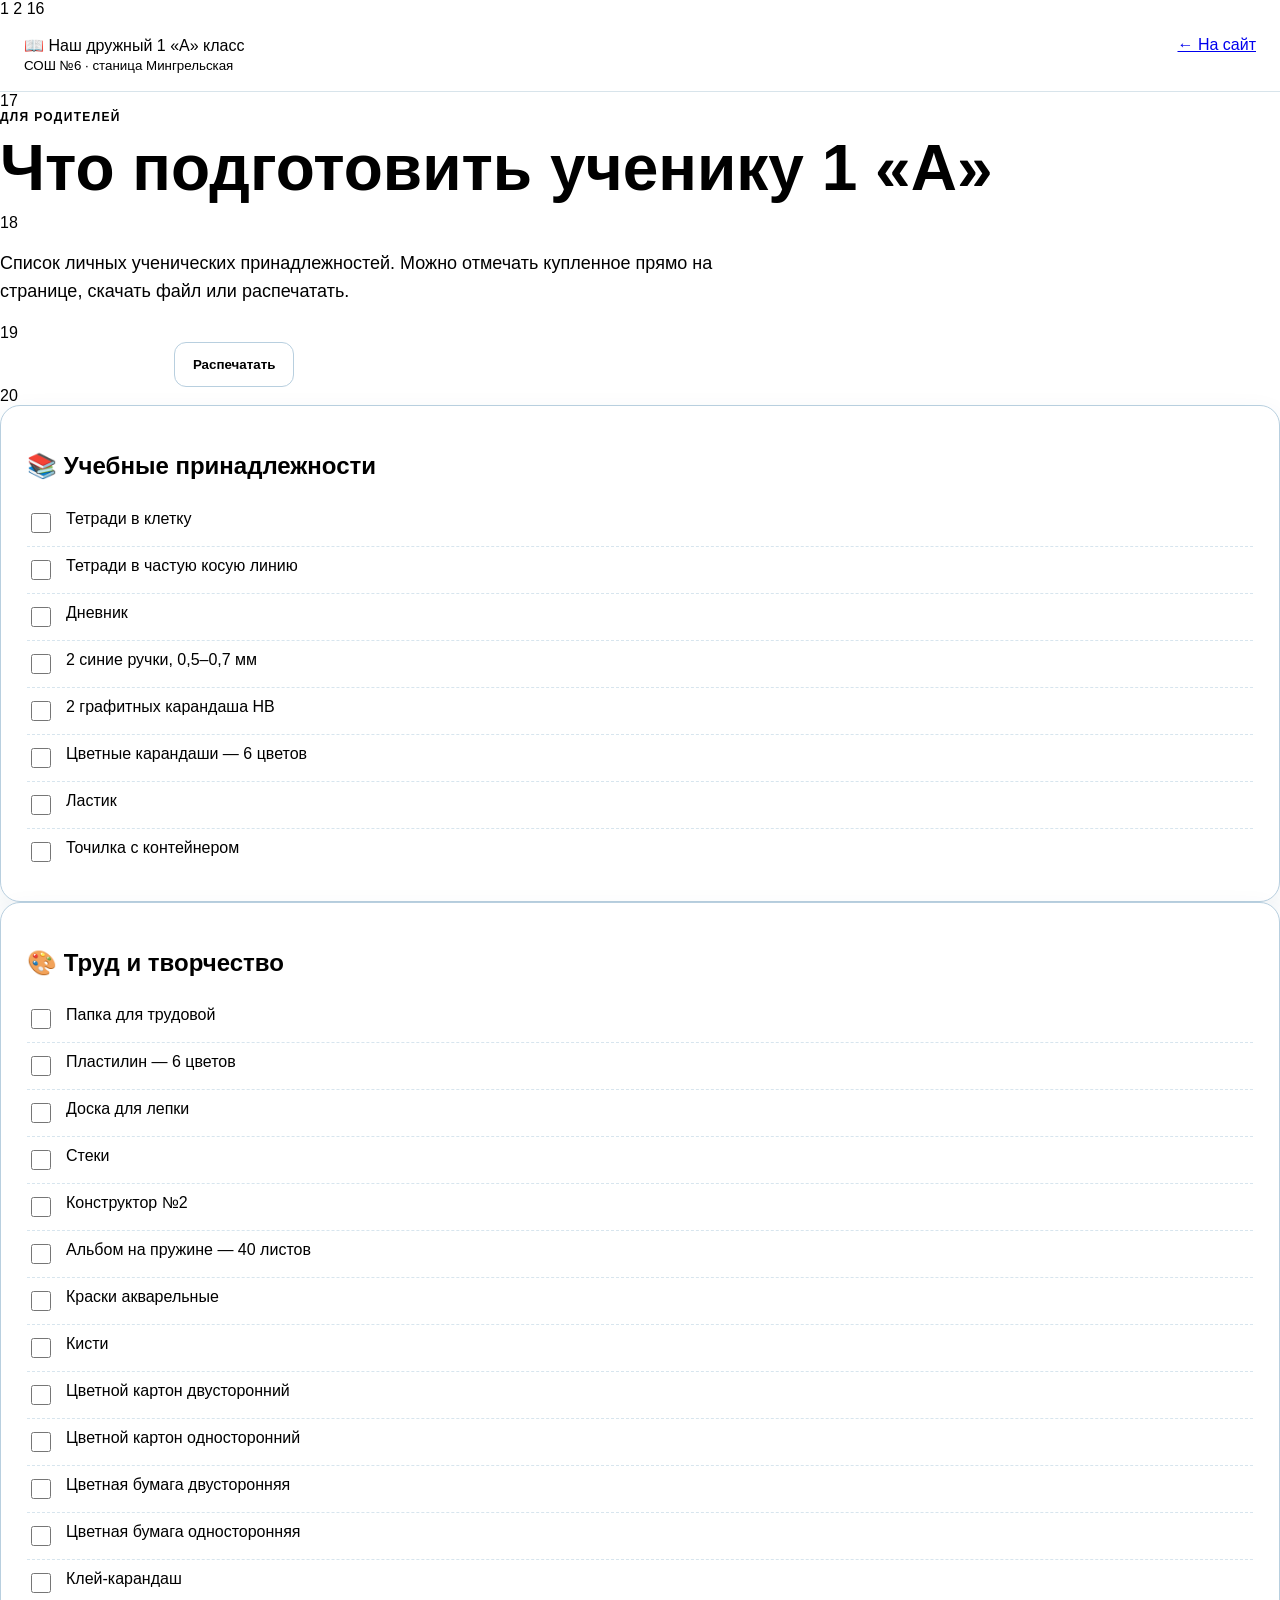
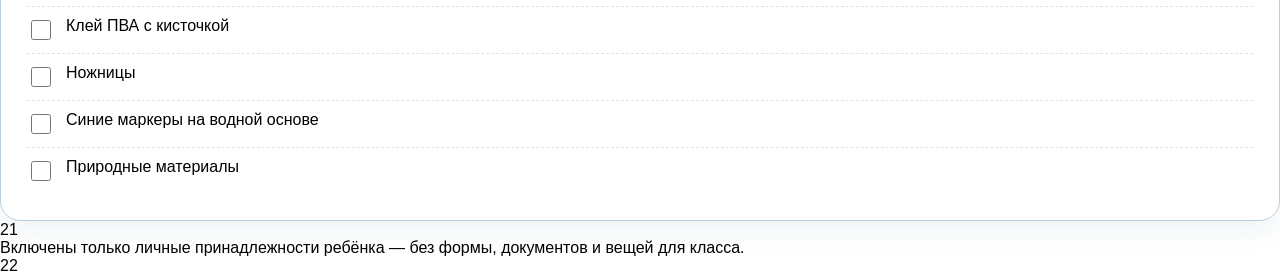
==== materials/spisok-prinadlezhnostey-1a.html @ 7f686b09 "Rename spisok-prinadlezhnostey-1a to spisok-prinadlezhnostey-1a.html" ====
1	<!doctype html><html lang="ru"><head><meta charset="utf-8"><meta name="viewport" content="width=device-width,initial-scale=1"> 
2	<title>Список принадлежностей — 1 «А»</title><style> 
3	:root{--paper:#fbf7ef;--ink:#173f6b;--text:#263846;--muted:#687782;--green:#4f8a68;--coral:#ee7663} 
4	*{box-sizing:border-box}body{margin:0;background:var(--paper);color:var(--text);font-family:"Segoe UI",Arial,sans-serif} 
5	a{text-decoration:none;color:inherit}.header{padding:18px 24px;background:#fff;border-bottom:1px solid #d8e4eb;display:flex;justify-content:space-between;gap:20px} 
6	.brand{font-weight:800;color:var(--ink)}.brand small{display:block;color:var(--muted);font-weight:500;margin-top:3px} 
7	.wrap{max-width:1120px;margin:auto;padding:48px 22px 70px}.eyebrow{color:var(--coral);font-size:12px;font-weight:900;letter-spacing:.11em;text-transform:uppercase} 
8	h1,h2,h3{color:var(--ink)}h1{font-size:clamp(38px,6vw,64px);line-height:1;margin:12px 0 14px}.lead{color:var(--muted);font-size:18px;line-height:1.55;max-width:780px} 
9	.actions{display:flex;gap:12px;flex-wrap:wrap;margin:24px 0 34px}.btn{padding:14px 18px;border-radius:12px;font-weight:800;border:1px solid #b8cfdf;background:#fff}.btn.primary{background:var(--coral);color:#fff;border-color:var(--coral)} 
10	.grid{display:grid;grid-template-columns:1fr 1fr;gap:20px}.panel{background:#fff;border:1px solid #b8cfdf;border-radius:20px;padding:26px;box-shadow:0 10px 28px rgba(33,78,120,.07)} 
11	.panel h2{margin:0 0 18px}.check{display:flex;gap:12px;padding:10px 0;border-bottom:1px dashed #d7e5ee}.check:last-child{border-bottom:0}.check input{width:20px;height:20px;accent-color:var(--green)} 
12	.note{margin-top:22px;padding:16px 18px;border-radius:14px;background:#edf6f0;color:#35644a;font-weight:650} 
13	@media(max-width:760px){.grid{grid-template-columns:1fr}} 
14	@media print{.header,.actions{display:none}.wrap{padding:0}.panel{box-shadow:none}} 
15	</style></head><body> 
16	<header class="header"><div class="brand">📖 Наш дружный 1 «А» класс<small>СОШ №6 · станица Мингрельская</small></div><a href="../index.html#materials">← На сайт</a></header> 
17	<main class="wrap"><span class="eyebrow">Для родителей</span><h1>Что подготовить ученику 1 «А»</h1> 
18	<p class="lead">Список личных ученических принадлежностей. Можно отмечать купленное прямо на странице, скачать файл или распечатать.</p> 
19	<div class="actions"><a class="btn primary" href="./spisok-prinadlezhnostey-1a.txt" download>Скачать список ↓</a><button class="btn" onclick="window.print()">Распечатать</button></div> 
20	<div class="grid"><section class="panel"><h2>📚 Учебные принадлежности</h2><label class="check"><input type="checkbox"><span>Тетради в клетку</span></label><label class="check"><input type="checkbox"><span>Тетради в частую косую линию</span></label><label class="check"><input type="checkbox"><span>Дневник</span></label><label class="check"><input type="checkbox"><span>2 синие ручки, 0,5–0,7 мм</span></label><label class="check"><input type="checkbox"><span>2 графитных карандаша HB</span></label><label class="check"><input type="checkbox"><span>Цветные карандаши — 6 цветов</span></label><label class="check"><input type="checkbox"><span>Ластик</span></label><label class="check"><input type="checkbox"><span>Точилка с контейнером</span></label></section><section class="panel"><h2>🎨 Труд и творчество</h2><label class="check"><input type="checkbox"><span>Папка для трудовой</span></label><label class="check"><input type="checkbox"><span>Пластилин — 6 цветов</span></label><label class="check"><input type="checkbox"><span>Доска для лепки</span></label><label class="check"><input type="checkbox"><span>Стеки</span></label><label class="check"><input type="checkbox"><span>Конструктор №2</span></label><label class="check"><input type="checkbox"><span>Альбом на пружине — 40 листов</span></label><label class="check"><input type="checkbox"><span>Краски акварельные</span></label><label class="check"><input type="checkbox"><span>Кисти</span></label><label class="check"><input type="checkbox"><span>Цветной картон двусторонний</span></label><label class="check"><input type="checkbox"><span>Цветной картон односторонний</span></label><label class="check"><input type="checkbox"><span>Цветная бумага двусторонняя</span></label><label class="check"><input type="checkbox"><span>Цветная бумага односторонняя</span></label><label class="check"><input type="checkbox"><span>Клей-карандаш</span></label><label class="check"><input type="checkbox"><span>Клей ПВА с кисточкой</span></label><label class="check"><input type="checkbox"><span>Ножницы</span></label><label class="check"><input type="checkbox"><span>Синие маркеры на водной основе</span></label><label class="check"><input type="checkbox"><span>Природные материалы</span></label></section></div> 
21	<div class="note">Включены только личные принадлежности ребёнка — без формы, документов и вещей для класса.</div></main></body></html> 
22
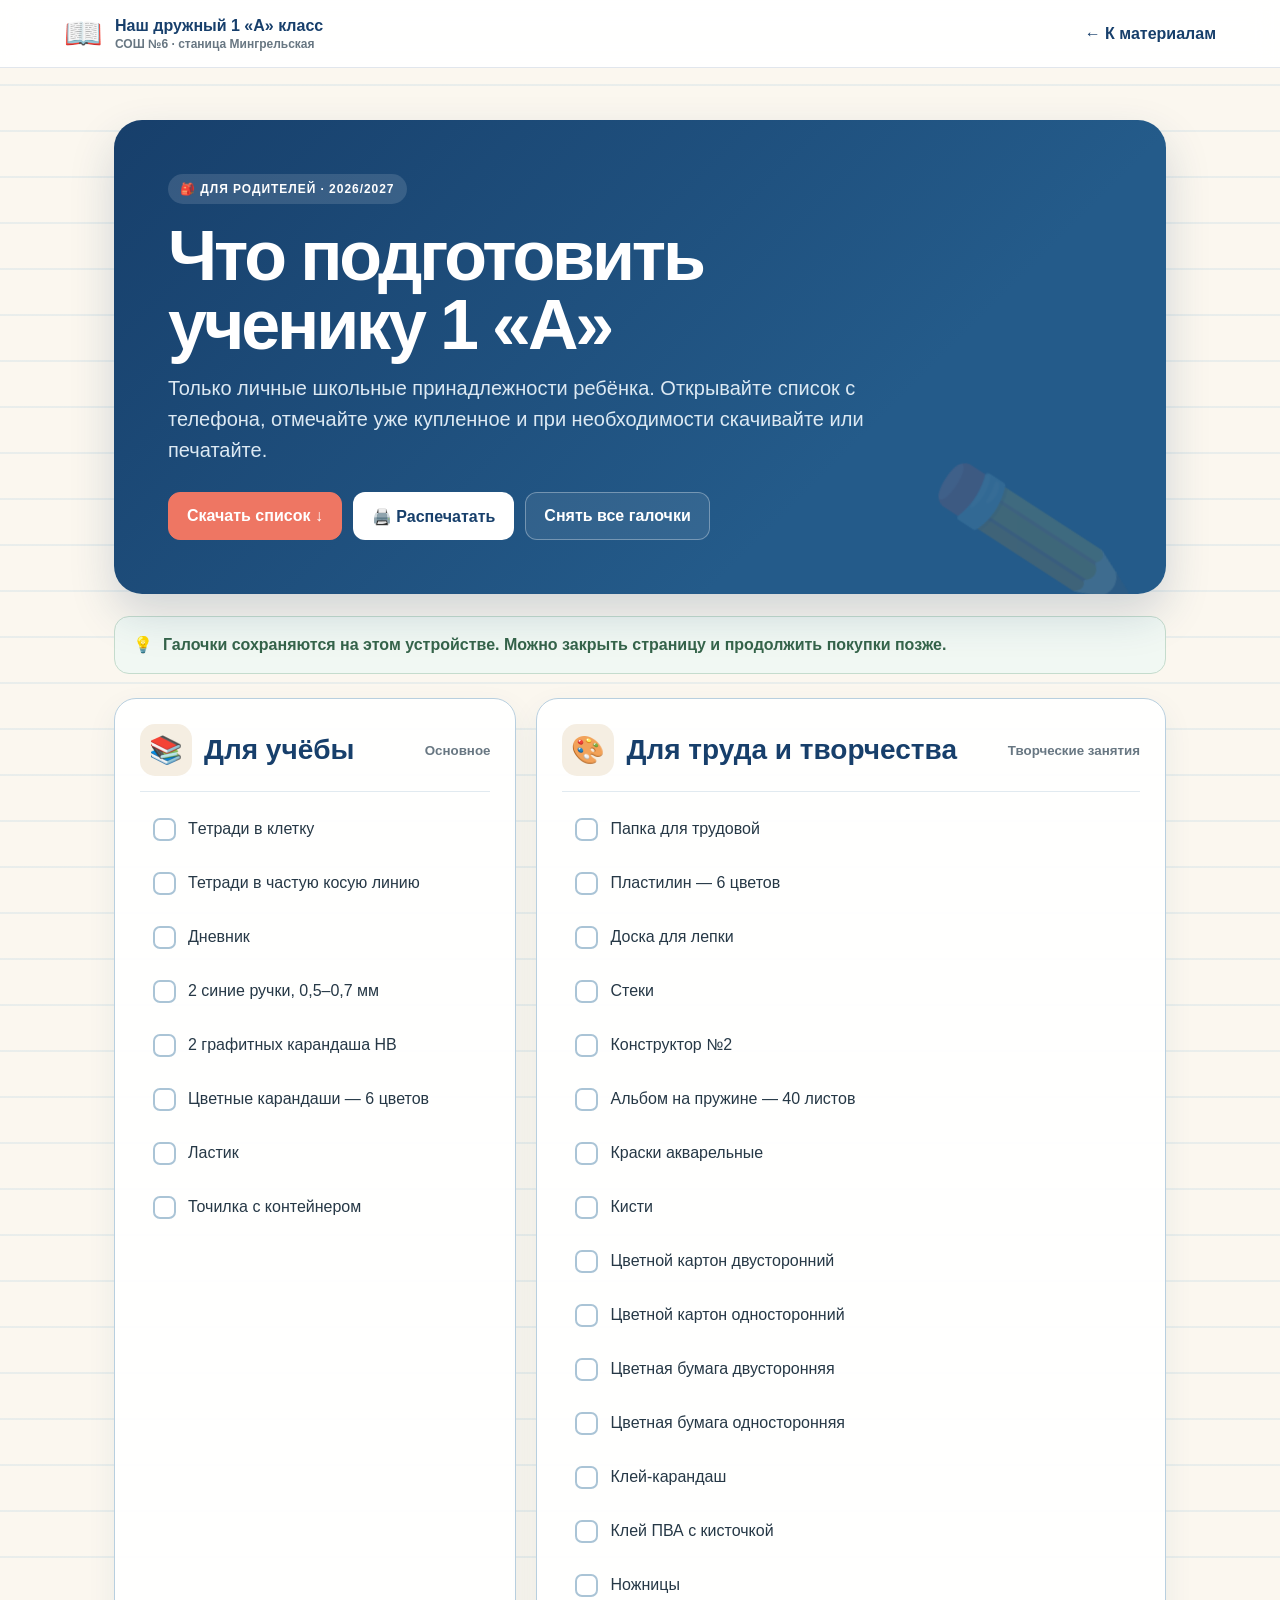
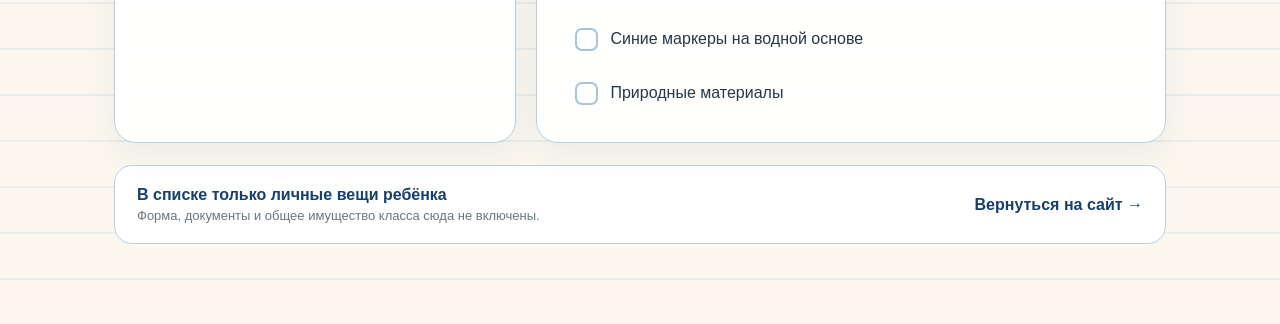
==== commit 5dc25e0d: "Rename spisok-prinadlezhnostey-1a-3.html to spisok-prinadlezhnostey-1a.html" ====
--- a/materials/spisok-prinadlezhnostey-1a.html
+++ b/materials/spisok-prinadlezhnostey-1a.html
@@ -1,23 +1,94 @@
-1	<!doctype html><html lang="ru"><head><meta charset="utf-8"><meta name="viewport" content="width=device-width,initial-scale=1"> 
-2	<title>Список принадлежностей — 1 «А»</title><style> 
-3	:root{--paper:#fbf7ef;--ink:#173f6b;--text:#263846;--muted:#687782;--green:#4f8a68;--coral:#ee7663} 
-4	*{box-sizing:border-box}body{margin:0;background:var(--paper);color:var(--text);font-family:"Segoe UI",Arial,sans-serif} 
-5	a{text-decoration:none;color:inherit}.header{padding:18px 24px;background:#fff;border-bottom:1px solid #d8e4eb;display:flex;justify-content:space-between;gap:20px} 
-6	.brand{font-weight:800;color:var(--ink)}.brand small{display:block;color:var(--muted);font-weight:500;margin-top:3px} 
-7	.wrap{max-width:1120px;margin:auto;padding:48px 22px 70px}.eyebrow{color:var(--coral);font-size:12px;font-weight:900;letter-spacing:.11em;text-transform:uppercase} 
-8	h1,h2,h3{color:var(--ink)}h1{font-size:clamp(38px,6vw,64px);line-height:1;margin:12px 0 14px}.lead{color:var(--muted);font-size:18px;line-height:1.55;max-width:780px} 
-9	.actions{display:flex;gap:12px;flex-wrap:wrap;margin:24px 0 34px}.btn{padding:14px 18px;border-radius:12px;font-weight:800;border:1px solid #b8cfdf;background:#fff}.btn.primary{background:var(--coral);color:#fff;border-color:var(--coral)} 
-10	.grid{display:grid;grid-template-columns:1fr 1fr;gap:20px}.panel{background:#fff;border:1px solid #b8cfdf;border-radius:20px;padding:26px;box-shadow:0 10px 28px rgba(33,78,120,.07)} 
-11	.panel h2{margin:0 0 18px}.check{display:flex;gap:12px;padding:10px 0;border-bottom:1px dashed #d7e5ee}.check:last-child{border-bottom:0}.check input{width:20px;height:20px;accent-color:var(--green)} 
-12	.note{margin-top:22px;padding:16px 18px;border-radius:14px;background:#edf6f0;color:#35644a;font-weight:650} 
-13	@media(max-width:760px){.grid{grid-template-columns:1fr}} 
-14	@media print{.header,.actions{display:none}.wrap{padding:0}.panel{box-shadow:none}} 
-15	</style></head><body> 
-16	<header class="header"><div class="brand">📖 Наш дружный 1 «А» класс<small>СОШ №6 · станица Мингрельская</small></div><a href="../index.html#materials">← На сайт</a></header> 
-17	<main class="wrap"><span class="eyebrow">Для родителей</span><h1>Что подготовить ученику 1 «А»</h1> 
-18	<p class="lead">Список личных ученических принадлежностей. Можно отмечать купленное прямо на странице, скачать файл или распечатать.</p> 
-19	<div class="actions"><a class="btn primary" href="./spisok-prinadlezhnostey-1a.txt" download>Скачать список ↓</a><button class="btn" onclick="window.print()">Распечатать</button></div> 
-20	<div class="grid"><section class="panel"><h2>📚 Учебные принадлежности</h2><label class="check"><input type="checkbox"><span>Тетради в клетку</span></label><label class="check"><input type="checkbox"><span>Тетради в частую косую линию</span></label><label class="check"><input type="checkbox"><span>Дневник</span></label><label class="check"><input type="checkbox"><span>2 синие ручки, 0,5–0,7 мм</span></label><label class="check"><input type="checkbox"><span>2 графитных карандаша HB</span></label><label class="check"><input type="checkbox"><span>Цветные карандаши — 6 цветов</span></label><label class="check"><input type="checkbox"><span>Ластик</span></label><label class="check"><input type="checkbox"><span>Точилка с контейнером</span></label></section><section class="panel"><h2>🎨 Труд и творчество</h2><label class="check"><input type="checkbox"><span>Папка для трудовой</span></label><label class="check"><input type="checkbox"><span>Пластилин — 6 цветов</span></label><label class="check"><input type="checkbox"><span>Доска для лепки</span></label><label class="check"><input type="checkbox"><span>Стеки</span></label><label class="check"><input type="checkbox"><span>Конструктор №2</span></label><label class="check"><input type="checkbox"><span>Альбом на пружине — 40 листов</span></label><label class="check"><input type="checkbox"><span>Краски акварельные</span></label><label class="check"><input type="checkbox"><span>Кисти</span></label><label class="check"><input type="checkbox"><span>Цветной картон двусторонний</span></label><label class="check"><input type="checkbox"><span>Цветной картон односторонний</span></label><label class="check"><input type="checkbox"><span>Цветная бумага двусторонняя</span></label><label class="check"><input type="checkbox"><span>Цветная бумага односторонняя</span></label><label class="check"><input type="checkbox"><span>Клей-карандаш</span></label><label class="check"><input type="checkbox"><span>Клей ПВА с кисточкой</span></label><label class="check"><input type="checkbox"><span>Ножницы</span></label><label class="check"><input type="checkbox"><span>Синие маркеры на водной основе</span></label><label class="check"><input type="checkbox"><span>Природные материалы</span></label></section></div> 
-21	<div class="note">Включены только личные принадлежности ребёнка — без формы, документов и вещей для класса.</div></main></body></html> 
-22	 
+<!doctype html>
+<html lang="ru">
+<head>
+<meta charset="utf-8">
+<meta name="viewport" content="width=device-width,initial-scale=1">
+<meta name="description" content="Список личных школьных принадлежностей для ученика 1 А класса.">
+<title>Что подготовить ученику 1 «А»</title>
+<style>
+:root{--paper:#fbf7ef;--ink:#173f6b;--text:#263846;--muted:#687782;--green:#4f8a68;--coral:#ee7663;--line:#c9dceb;--white:#fff}
+*{box-sizing:border-box} html{scroll-behavior:smooth}
+body{margin:0;color:var(--text);font-family:"Segoe UI",Arial,sans-serif;background:repeating-linear-gradient(0deg,transparent 0 44px,rgba(113,173,211,.13) 44px 46px),var(--paper)}
+a{color:inherit;text-decoration:none} button{font:inherit}
+.top{position:sticky;top:0;z-index:20;display:flex;justify-content:space-between;align-items:center;gap:20px;padding:15px clamp(18px,5vw,64px);background:rgba(255,255,255,.94);border-bottom:1px solid rgba(23,63,107,.13);backdrop-filter:blur(14px)}
+.brand{display:flex;gap:12px;align-items:center;color:var(--ink);font-weight:850} .brand b{font-size:31px} .brand small{display:block;color:var(--muted);font-size:12px;font-weight:600;margin-top:2px}
+.back{font-weight:800;color:var(--ink);white-space:nowrap}
+main{max-width:1180px;margin:auto;padding:52px clamp(18px,5vw,64px) 80px}
+.hero{position:relative;overflow:hidden;padding:clamp(28px,5vw,54px);border-radius:28px;background:linear-gradient(135deg,#173f6b,#245b8a 70%);color:#fff;box-shadow:0 20px 45px rgba(23,63,107,.18)}
+.hero:after{content:"✏️";position:absolute;right:4%;bottom:-28px;font-size:150px;transform:rotate(-12deg);opacity:.12}
+.kicker{display:inline-flex;align-items:center;gap:8px;padding:8px 12px;border-radius:999px;background:rgba(255,255,255,.13);font-size:12px;font-weight:900;letter-spacing:.08em;text-transform:uppercase}
+h1{max-width:760px;margin:18px 0 14px;font-size:clamp(39px,6vw,70px);line-height:.98;letter-spacing:-.045em}
+.hero p{max-width:760px;margin:0;color:#dce9f3;font-size:clamp(16px,2vw,20px);line-height:1.55}
+.actions{display:flex;gap:11px;flex-wrap:wrap;margin-top:26px} .btn{min-height:48px;padding:0 18px;border-radius:12px;border:1px solid rgba(255,255,255,.32);display:inline-flex;align-items:center;justify-content:center;font-weight:850;cursor:pointer;background:#fff;color:var(--ink)} .btn.primary{background:var(--coral);color:#fff;border-color:var(--coral)} .btn.ghost{background:rgba(255,255,255,.08);color:#fff}
+.tip{margin:22px 0 0;display:flex;gap:10px;align-items:flex-start;padding:16px 18px;border:1px solid #c5dccd;border-radius:15px;background:#f1f8f3;color:#35644a;font-weight:700;line-height:1.5}
+.grid{display:grid;grid-template-columns:.78fr 1.22fr;gap:20px;margin-top:24px}
+.group{background:rgba(255,255,255,.95);border:1px solid #b8cfdf;border-radius:22px;padding:25px;box-shadow:0 11px 30px rgba(33,78,120,.07)}
+.group-head{display:flex;align-items:center;justify-content:space-between;gap:14px;margin-bottom:14px;padding-bottom:15px;border-bottom:1px solid #e1eaf0} .group-title{display:flex;align-items:center;gap:12px} .group-icon{width:52px;height:52px;display:grid;place-items:center;border-radius:15px;background:#f5eee2;font-size:27px} h2{margin:0;color:var(--ink);font-size:clamp(21px,2.3vw,28px)} .group-head small{color:var(--muted);font-weight:750;white-space:nowrap}
+.items{display:grid;gap:7px} .item{position:relative;display:flex;align-items:flex-start;gap:12px;padding:12px 13px;border-radius:12px;cursor:pointer;line-height:1.4;transition:.15s ease} .item:hover{background:#f5f9fc} .item input{position:absolute;opacity:0;pointer-events:none} .box{width:23px;height:23px;flex:0 0 23px;display:grid;place-items:center;border:2px solid #aac4d6;border-radius:7px;color:transparent;background:#fff;font-size:13px;font-weight:900;transition:.15s ease} .item:has(input:checked){background:#f0f7f2;color:#587063} .item:has(input:checked) .box{background:var(--green);border-color:var(--green);color:#fff} .item:has(input:checked)>span:last-child{text-decoration:line-through;text-decoration-thickness:1px}
+.bottom{display:flex;justify-content:space-between;gap:18px;align-items:center;flex-wrap:wrap;margin-top:22px;padding:20px 22px;border-radius:18px;background:#fff;border:1px solid #b8cfdf} .bottom strong{color:var(--ink)} .bottom p{margin:4px 0 0;color:var(--muted);font-size:13px}
+@media(max-width:820px){.grid{grid-template-columns:1fr} .top{position:relative} .hero:after{font-size:100px}}
+@media(max-width:560px){.top{align-items:flex-start} .brand small{max-width:210px} main{padding-top:26px} .hero{border-radius:20px} h1{font-size:43px} .actions .btn{width:100%} .group{padding:18px} .group-head{align-items:flex-start} .group-head small{display:none}}
+@media print{.top,.actions,.tip,.bottom{display:none!important} body{background:#fff} main{max-width:none;padding:0} .hero{box-shadow:none;background:#fff;color:#000;padding:0 0 24px} .hero p{color:#444} .kicker{background:#eee;color:#333} .grid{grid-template-columns:1fr 1fr;gap:12px} .group{box-shadow:none}}
+</style>
+</head>
+<body>
+<header class="top">
+  <a class="brand" href="../index.html"><b>📖</b><span>Наш дружный 1 «А» класс<small>СОШ №6 · станица Мингрельская</small></span></a>
+  <a class="back" href="../index.html#materials">← К материалам</a>
+</header>
+<main>
+  <section class="hero">
+    <span class="kicker">🎒 Для родителей · 2026/2027</span>
+    <h1>Что подготовить ученику 1 «А»</h1>
+    <p>Только личные школьные принадлежности ребёнка. Открывайте список с телефона, отмечайте уже купленное и при необходимости скачивайте или печатайте.</p>
+    <div class="actions">
+      <a class="btn primary" href="./spisok-prinadlezhnostey-1a.txt" download>Скачать список ↓</a>
+      <button class="btn" type="button" onclick="window.print()">🖨️ Распечатать</button>
+      <button class="btn ghost" id="clear" type="button">Снять все галочки</button>
+    </div>
+  </section>
 
+  <div class="tip"><span>💡</span><span>Галочки сохраняются на этом устройстве. Можно закрыть страницу и продолжить покупки позже.</span></div>
+
+  <div class="grid">
+    <section class="group">
+      <div class="group-head"><div class="group-title"><span class="group-icon">📚</span><h2>Для учёбы</h2></div><small>Основное</small></div>
+      <div class="items"><label class="item" for="study-0"><input id="study-0" data-key="study-0" type="checkbox"><span class="box" aria-hidden="true">✓</span><span>Tетради в клетку</span></label>
+<label class="item" for="study-1"><input id="study-1" data-key="study-1" type="checkbox"><span class="box" aria-hidden="true">✓</span><span>Тетради в частую косую линию</span></label>
+<label class="item" for="study-2"><input id="study-2" data-key="study-2" type="checkbox"><span class="box" aria-hidden="true">✓</span><span>Дневник</span></label>
+<label class="item" for="study-3"><input id="study-3" data-key="study-3" type="checkbox"><span class="box" aria-hidden="true">✓</span><span>2 синие ручки, 0,5–0,7 мм</span></label>
+<label class="item" for="study-4"><input id="study-4" data-key="study-4" type="checkbox"><span class="box" aria-hidden="true">✓</span><span>2 графитных карандаша HB</span></label>
+<label class="item" for="study-5"><input id="study-5" data-key="study-5" type="checkbox"><span class="box" aria-hidden="true">✓</span><span>Цветные карандаши — 6 цветов</span></label>
+<label class="item" for="study-6"><input id="study-6" data-key="study-6" type="checkbox"><span class="box" aria-hidden="true">✓</span><span>Ластик</span></label>
+<label class="item" for="study-7"><input id="study-7" data-key="study-7" type="checkbox"><span class="box" aria-hidden="true">✓</span><span>Точилка с контейнером</span></label></div>
+    </section>
+    <section class="group">
+      <div class="group-head"><div class="group-title"><span class="group-icon">🎨</span><h2>Для труда и творчества</h2></div><small>Творческие занятия</small></div>
+      <div class="items"><label class="item" for="creative-0"><input id="creative-0" data-key="creative-0" type="checkbox"><span class="box" aria-hidden="true">✓</span><span>Папка для трудовой</span></label>
+<label class="item" for="creative-1"><input id="creative-1" data-key="creative-1" type="checkbox"><span class="box" aria-hidden="true">✓</span><span>Пластилин — 6 цветов</span></label>
+<label class="item" for="creative-2"><input id="creative-2" data-key="creative-2" type="checkbox"><span class="box" aria-hidden="true">✓</span><span>Доска для лепки</span></label>
+<label class="item" for="creative-3"><input id="creative-3" data-key="creative-3" type="checkbox"><span class="box" aria-hidden="true">✓</span><span>Стеки</span></label>
+<label class="item" for="creative-4"><input id="creative-4" data-key="creative-4" type="checkbox"><span class="box" aria-hidden="true">✓</span><span>Конструктор №2</span></label>
+<label class="item" for="creative-5"><input id="creative-5" data-key="creative-5" type="checkbox"><span class="box" aria-hidden="true">✓</span><span>Альбом на пружине — 40 листов</span></label>
+<label class="item" for="creative-6"><input id="creative-6" data-key="creative-6" type="checkbox"><span class="box" aria-hidden="true">✓</span><span>Краски акварельные</span></label>
+<label class="item" for="creative-7"><input id="creative-7" data-key="creative-7" type="checkbox"><span class="box" aria-hidden="true">✓</span><span>Кисти</span></label>
+<label class="item" for="creative-8"><input id="creative-8" data-key="creative-8" type="checkbox"><span class="box" aria-hidden="true">✓</span><span>Цветной картон двусторонний</span></label>
+<label class="item" for="creative-9"><input id="creative-9" data-key="creative-9" type="checkbox"><span class="box" aria-hidden="true">✓</span><span>Цветной картон односторонний</span></label>
+<label class="item" for="creative-10"><input id="creative-10" data-key="creative-10" type="checkbox"><span class="box" aria-hidden="true">✓</span><span>Цветная бумага двусторонняя</span></label>
+<label class="item" for="creative-11"><input id="creative-11" data-key="creative-11" type="checkbox"><span class="box" aria-hidden="true">✓</span><span>Цветная бумага односторонняя</span></label>
+<label class="item" for="creative-12"><input id="creative-12" data-key="creative-12" type="checkbox"><span class="box" aria-hidden="true">✓</span><span>Клей-карандаш</span></label>
+<label class="item" for="creative-13"><input id="creative-13" data-key="creative-13" type="checkbox"><span class="box" aria-hidden="true">✓</span><span>Клей ПВА с кисточкой</span></label>
+<label class="item" for="creative-14"><input id="creative-14" data-key="creative-14" type="checkbox"><span class="box" aria-hidden="true">✓</span><span>Ножницы</span></label>
+<label class="item" for="creative-15"><input id="creative-15" data-key="creative-15" type="checkbox"><span class="box" aria-hidden="true">✓</span><span>Синие маркеры на водной основе</span></label>
+<label class="item" for="creative-16"><input id="creative-16" data-key="creative-16" type="checkbox"><span class="box" aria-hidden="true">✓</span><span>Природные материалы</span></label></div>
+    </section>
+  </div>
+
+  <div class="bottom"><div><strong>В списке только личные вещи ребёнка</strong><p>Форма, документы и общее имущество класса сюда не включены.</p></div><a class="back" href="../index.html#materials">Вернуться на сайт →</a></div>
+</main>
+<script>
+const checks=[...document.querySelectorAll('input[data-key]')];
+checks.forEach(c=>{c.checked=localStorage.getItem('1a-'+c.dataset.key)==='1';c.addEventListener('change',()=>localStorage.setItem('1a-'+c.dataset.key,c.checked?'1':'0'));});
+document.getElementById('clear').addEventListener('click',()=>{checks.forEach(c=>{c.checked=false;localStorage.removeItem('1a-'+c.dataset.key);});});
+</script>
+</body></html>
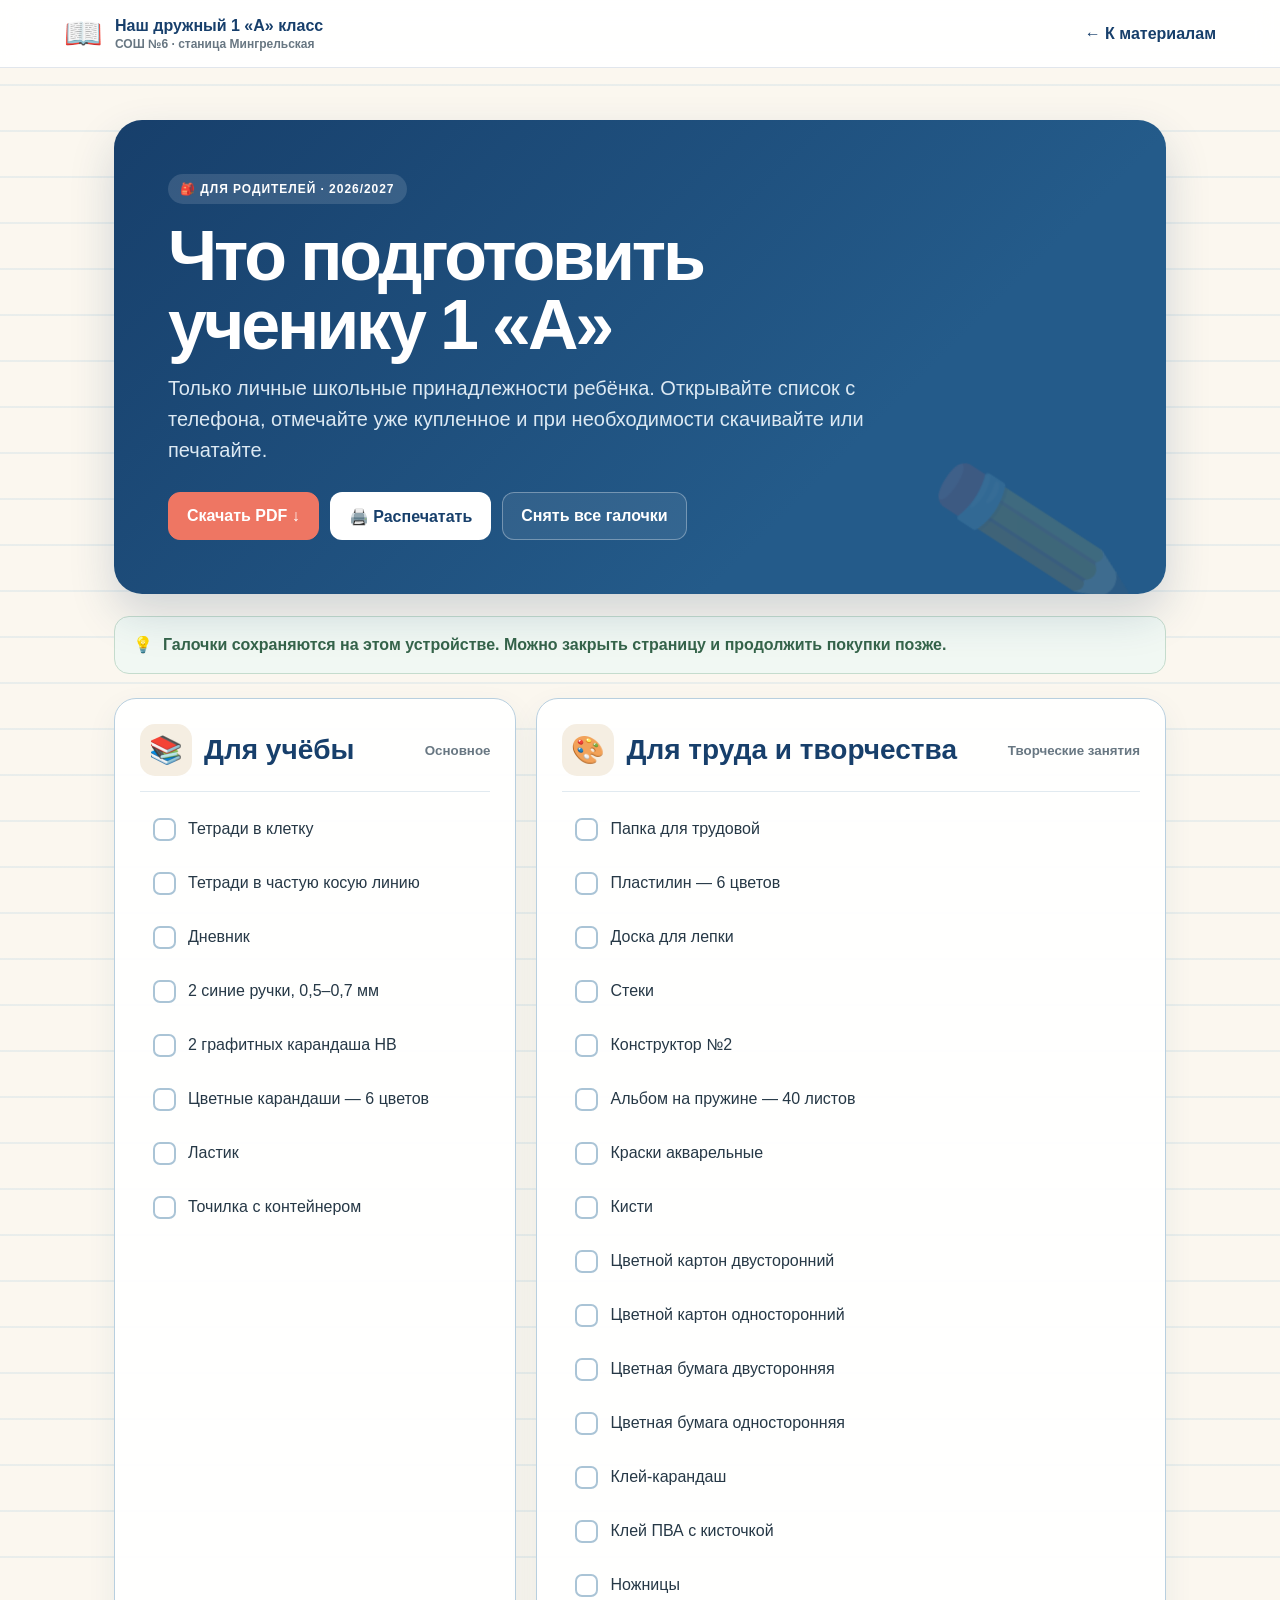
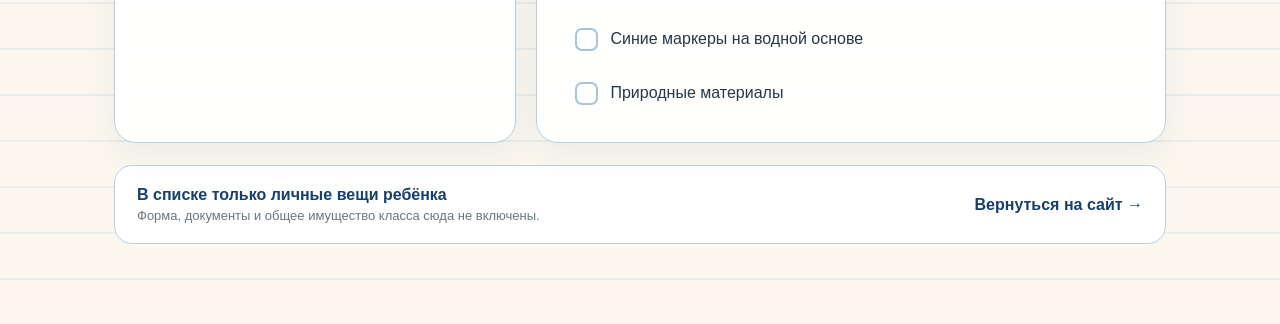
==== commit 6efec9b3: "Rename spisok-prinadlezhnostey-1a-4.html to spisok-prinadlezhnostey-1a.html" ====
--- a/materials/spisok-prinadlezhnostey-1a.html
+++ b/materials/spisok-prinadlezhnostey-1a.html
@@ -42,7 +42,7 @@
     <h1>Что подготовить ученику 1 «А»</h1>
     <p>Только личные школьные принадлежности ребёнка. Открывайте список с телефона, отмечайте уже купленное и при необходимости скачивайте или печатайте.</p>
     <div class="actions">
-      <a class="btn primary" href="./spisok-prinadlezhnostey-1a.txt" download>Скачать список ↓</a>
+      <a class="btn primary" href="./spisok-prinadlezhnostey-1a.pdf" download>Скачать PDF ↓</a>
       <button class="btn" type="button" onclick="window.print()">🖨️ Распечатать</button>
       <button class="btn ghost" id="clear" type="button">Снять все галочки</button>
     </div>
@@ -53,7 +53,7 @@
   <div class="grid">
     <section class="group">
       <div class="group-head"><div class="group-title"><span class="group-icon">📚</span><h2>Для учёбы</h2></div><small>Основное</small></div>
-      <div class="items"><label class="item" for="study-0"><input id="study-0" data-key="study-0" type="checkbox"><span class="box" aria-hidden="true">✓</span><span>Tетради в клетку</span></label>
+      <div class="items"><label class="item" for="study-0"><input id="study-0" data-key="study-0" type="checkbox"><span class="box" aria-hidden="true">✓</span><span>Тетради в клетку</span></label>
 <label class="item" for="study-1"><input id="study-1" data-key="study-1" type="checkbox"><span class="box" aria-hidden="true">✓</span><span>Тетради в частую косую линию</span></label>
 <label class="item" for="study-2"><input id="study-2" data-key="study-2" type="checkbox"><span class="box" aria-hidden="true">✓</span><span>Дневник</span></label>
 <label class="item" for="study-3"><input id="study-3" data-key="study-3" type="checkbox"><span class="box" aria-hidden="true">✓</span><span>2 синие ручки, 0,5–0,7 мм</span></label>
